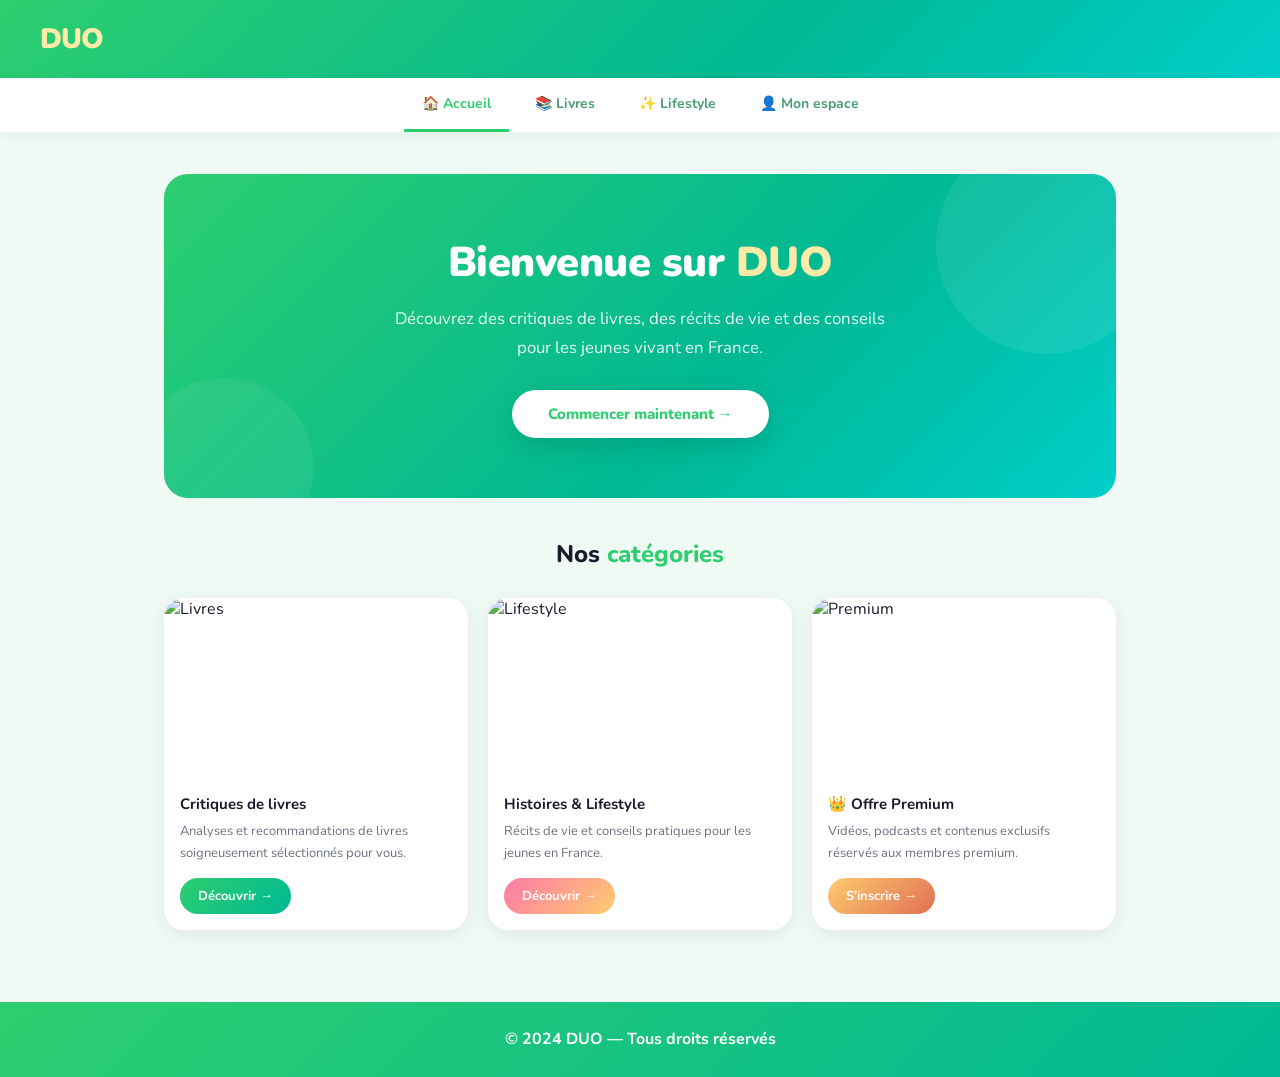
==== index.html @ f05df906 "Initial commit" ====
<!DOCTYPE html>
<html lang="fr">
<head>
    <meta charset="UTF-8">
    <meta name="viewport" content="width=device-width, initial-scale=1.0">
    <link rel="stylesheet" href="css/style.css">
    <title>DUO — Accueil</title>
</head>
<body>
    <header>
        <h1><span>DUO</span></h1>
    </header>

    <nav>
        <a href="index.html">🏠 Accueil</a>
        <a href="pages/books.html">📚 Livres</a>
        <a href="pages/lifestyle.html">✨ Lifestyle</a>
        <a href="pages/register.php">👤 Mon espace</a>
    </nav>

    <main>
        <section class="hero">
            <h1>Bienvenue sur <span>DUO</span></h1>
            <p>Découvrez des critiques de livres, des récits de vie et des conseils pour les jeunes vivant en France.</p>
            <a class="btn-hero" href="pages/books.html">Commencer maintenant →</a>
        </section>

        <div class="section-titre">Nos <span>catégories</span></div>

        <section class="grille-cartes">
            <article class="carte">
                <img src="https://images.unsplash.com/photo-1519681393784-d120267933ba?w=800&q=80" alt="Livres">
                <div class="carte-body">
                    <h3>Critiques de livres</h3>
                    <p>Analyses et recommandations de livres soigneusement sélectionnés pour vous.</p>
                    <a class="lire-plus" href="pages/books.html">Découvrir →</a>
                </div>
            </article>

            <article class="carte">
                <img src="https://images.unsplash.com/photo-1496307042754-b4aa456c4a2d?w=800&q=80" alt="Lifestyle">
                <div class="carte-body">
                    <h3>Histoires &amp; Lifestyle</h3>
                    <p>Récits de vie et conseils pratiques pour les jeunes en France.</p>
                    <a class="lire-plus" href="pages/lifestyle.html" style="background:linear-gradient(135deg,#fd79a8,#fdcb6e)">Découvrir →</a>
                </div>
            </article>

            <article class="carte">
                <img src="https://images.unsplash.com/photo-1502920917128-1aa500764b2f?w=800&q=80" alt="Premium">
                <div class="carte-body">
                    <h3>👑 Offre Premium</h3>
                    <p>Vidéos, podcasts et contenus exclusifs réservés aux membres premium.</p>
                    <a class="lire-plus" href="pages/formulaire.php" style="background:linear-gradient(135deg,#fdcb6e,#e17055)">S'inscrire →</a>
                </div>
            </article>
        </section>
    </main>

    <footer>
        <p style="color:#fff">© 2024 DUO — Tous droits réservés</p>
    </footer>

    <script src="js/script.js"></script>
</body>
</html>
---- css/style.css ----
@import url('https://fonts.googleapis.com/css2?family=Nunito:wght@400;600;700;800;900&display=swap');

/* =============================================
   RESET & BASE
============================================= */
*, *::before, *::after { box-sizing: border-box; margin: 0; padding: 0; }

body {
    font-family: 'Nunito', sans-serif;
    background: #f0faf4;
    color: #1a1a2e;
    min-height: 100vh;
    display: flex;
    flex-direction: column;
    font-size: 16px;
}

/* =============================================
   HEADER
============================================= */
header {
    background: linear-gradient(135deg, #2dce6e 0%, #00b894 60%, #00cec9 100%);
    padding: 20px 40px;
    display: flex;
    align-items: center;
    justify-content: space-between;
    box-shadow: 0 4px 20px rgba(45,206,110,0.25);
}

header h1 {
    font-size: 28px;
    font-weight: 900;
    color: #fff;
    letter-spacing: -1px;
    text-align: left;
}

header h1 span { color: #ffeaa7; }

/* =============================================
   NAV
============================================= */
nav {
    background: #fff;
    padding: 0 40px;
    display: flex;
    align-items: center;
    justify-content: center;
    gap: 8px;
    border-bottom: 2px solid #e8f5ee;
    position: sticky;
    top: 0;
    z-index: 100;
    box-shadow: 0 2px 12px rgba(0,0,0,0.05);
}

nav a {
    color: #4a9e73;
    text-decoration: none;
    font-weight: 700;
    font-size: 14px;
    padding: 16px 18px;
    display: inline-block;
    border-bottom: 3px solid transparent;
    transition: all 0.2s;
}

nav a:hover {
    color: #2dce6e;
    border-bottom-color: #2dce6e;
}

/* =============================================
   MAIN
============================================= */
main {
    flex: 1;
    padding: 40px 24px;
    max-width: 1000px;
    width: 100%;
    margin: 0 auto;
}

/* =============================================
   FOOTER
============================================= */
footer {
    background: linear-gradient(135deg, #2dce6e, #00b894);
    color: #fff;
    text-align: center;
    padding: 24px 40px;
    font-weight: 700;
    font-size: 14px;
    margin-top: auto;
}

/* =============================================
   TYPOGRAPHIE
============================================= */
h1 { font-size: 2rem; font-weight: 900; text-align: center; letter-spacing: -0.5px; }
h2 { font-size: 1.6rem; font-weight: 800; text-align: center; margin-bottom: 12px; }
h3 { font-size: 1.2rem; font-weight: 700; text-align: center; }
p  { font-size: 1rem; line-height: 1.7; text-align: center; color: #4b5563; }

/* =============================================
   HERO SECTION (page d'accueil)
============================================= */
.hero {
    background: linear-gradient(135deg, #2dce6e 0%, #00b894 60%, #00cec9 100%);
    border-radius: 24px;
    padding: 60px 32px;
    text-align: center;
    margin-bottom: 40px;
    position: relative;
    overflow: hidden;
}

.hero::before {
    content: '';
    position: absolute;
    top: -40px; right: -40px;
    width: 220px; height: 220px;
    background: rgba(255,255,255,0.08);
    border-radius: 50%;
}

.hero::after {
    content: '';
    position: absolute;
    bottom: -60px; left: -30px;
    width: 180px; height: 180px;
    background: rgba(255,255,255,0.06);
    border-radius: 50%;
}

.hero h1 { color: #fff; font-size: 2.6rem; margin-bottom: 14px; position: relative; }
.hero h1 span { color: #ffeaa7; }
.hero p { color: rgba(255,255,255,0.9); font-size: 1.05rem; max-width: 500px; margin: 0 auto 28px; position: relative; }

.btn-hero {
    display: inline-block;
    background: #fff;
    color: #2dce6e;
    padding: 14px 36px;
    border-radius: 50px;
    font-weight: 800;
    font-size: 15px;
    text-decoration: none;
    box-shadow: 0 8px 24px rgba(0,0,0,0.12);
    transition: transform 0.2s, box-shadow 0.2s;
    position: relative;
    border: none;
    cursor: pointer;
}

.btn-hero:hover { transform: translateY(-3px); box-shadow: 0 12px 30px rgba(0,0,0,0.18); }

/* =============================================
   GRILLE DE CARTES
============================================= */
.grille-cartes {
    display: grid;
    grid-template-columns: repeat(auto-fit, minmax(240px, 1fr));
    gap: 20px;
    padding: 8px 0 32px;
}

.carte {
    background: #fff;
    border-radius: 20px;
    overflow: hidden;
    box-shadow: 0 4px 20px rgba(0,0,0,0.07);
    display: flex;
    flex-direction: column;
    transition: transform 0.2s, box-shadow 0.2s;
}

.carte:hover {
    transform: translateY(-5px);
    box-shadow: 0 12px 32px rgba(45,206,110,0.18);
}

.carte img {
    width: 100%;
    height: 180px;
    object-fit: cover;
}

.carte-body { padding: 16px; flex: 1; display: flex; flex-direction: column; }
.carte h3 { font-size: 15px; margin-bottom: 6px; text-align: left; }
.carte p  { font-size: 13px; color: #6b7280; text-align: left; margin-bottom: 14px; flex: 1; }

.lire-plus {
    display: inline-block;
    background: linear-gradient(135deg, #2dce6e, #00b894);
    color: #fff;
    padding: 9px 18px;
    border-radius: 50px;
    font-size: 13px;
    font-weight: 700;
    text-decoration: none;
    transition: transform 0.2s;
    align-self: flex-start;
}

.lire-plus:hover { transform: translateY(-2px); }

/* =============================================
   SECTION TITRE
============================================= */
.section-titre {
    text-align: center;
    font-size: 1.5rem;
    font-weight: 800;
    color: #1a1a2e;
    margin: 32px 0 20px;
}

.section-titre span { color: #2dce6e; }

/* =============================================
   FORMULAIRE / PROFIL
============================================= */
.profil {
    background: #fff;
    border-radius: 28px;
    padding: 36px 32px;
    max-width: 420px;
    margin: 20px auto;
    box-shadow: 0 8px 40px rgba(45,206,110,0.12);
}

.profil-logo {
    text-align: center;
    font-size: 32px;
    font-weight: 900;
    color: #2dce6e;
    letter-spacing: -1px;
    margin-bottom: 8px;
}

.profil h2 { font-size: 20px; margin-bottom: 6px; }
.profil .sous-titre { font-size: 13px; color: #9ca3af; margin-bottom: 24px; }

.profil label {
    display: block;
    font-size: 11px;
    font-weight: 700;
    color: #4a9e73;
    text-transform: uppercase;
    letter-spacing: 0.5px;
    margin: 14px 0 6px;
    text-align: left;
}

.profil input,
.profil select {
    width: 100%;
    padding: 12px 16px;
    border: 2px solid #e8f5ee;
    border-radius: 14px;
    font-family: 'Nunito', sans-serif;
    font-size: 14px;
    color: #1a1a2e;
    outline: none;
    background: #f9fffe;
    transition: border-color 0.2s, background 0.2s;
}

.profil input:focus,
.profil select:focus {
    border-color: #2dce6e;
    background: #fff;
}

/* =============================================
   BOUTONS
============================================= */
.btn-principal {
    width: 100%;
    padding: 14px;
    background: linear-gradient(135deg, #2dce6e, #00b894);
    color: #fff;
    border: none;
    border-radius: 16px;
    font-family: 'Nunito', sans-serif;
    font-size: 15px;
    font-weight: 800;
    cursor: pointer;
    margin-top: 16px;
    transition: transform 0.2s, box-shadow 0.2s;
}

.btn-principal:hover {
    transform: translateY(-2px);
    box-shadow: 0 8px 24px rgba(45,206,110,0.35);
}

.btn-premium-offre {
    width: 100%;
    padding: 13px;
    background: linear-gradient(135deg, #fdcb6e, #e17055);
    color: #fff;
    border: none;
    border-radius: 16px;
    font-family: 'Nunito', sans-serif;
    font-size: 14px;
    font-weight: 800;
    cursor: pointer;
    margin-top: 10px;
    transition: transform 0.2s, box-shadow 0.2s;
}

.btn-premium-offre:hover {
    transform: translateY(-2px);
    box-shadow: 0 8px 24px rgba(253,203,110,0.4);
}

.divider {
    text-align: center;
    font-size: 12px;
    color: #9ca3af;
    margin: 16px 0;
}

/* =============================================
   PLAN SELECT (formulaire premium)
============================================= */
.plan-select {
    display: grid;
    grid-template-columns: 1fr 1fr;
    gap: 10px;
    margin-bottom: 20px;
}

.plan-opt {
    padding: 14px;
    border: 2px solid #e8f5ee;
    border-radius: 16px;
    text-align: center;
    cursor: pointer;
    transition: all 0.2s;
}

.plan-opt:hover { border-color: #2dce6e; }
.plan-opt.actif  { border-color: #fdcb6e; background: #fff9f0; }

.plan-opt .plan-nom   { font-weight: 800; font-size: 14px; color: #1a1a2e; }
.plan-opt .plan-prix  { font-size: 12px; color: #9ca3af; margin-top: 2px; }

/* =============================================
   PAGE ARTICLE (book1, book2, lifestyle1, lifestyle2)
============================================= */
.article-header {
    background: linear-gradient(135deg, #6c5ce7, #a29bfe);
    border-radius: 24px;
    padding: 40px 32px;
    text-align: center;
    margin-bottom: 32px;
    color: #fff;
}

.article-header h1 { color: #fff; font-size: 2rem; }
.article-header p  { color: rgba(255,255,255,0.85); font-size: 1rem; margin-top: 8px; }

.article-header.lifestyle {
    background: linear-gradient(135deg, #fd79a8, #fdcb6e);
}

.article-body { max-width: 700px; margin: 0 auto; }
.article-body img {
    width: 100%;
    max-height: 320px;
    object-fit: cover;
    border-radius: 20px;
    margin-bottom: 28px;
}

.article-body h2 { text-align: left; margin-bottom: 12px; color: #1a1a2e; }
.article-body h3 { text-align: left; color: #2dce6e; margin: 24px 0 10px; }
.article-body p  { text-align: left; margin-bottom: 16px; }

.article-body ul {
    list-style: none;
    padding: 0;
    margin-bottom: 20px;
}

.article-body ul li {
    padding: 10px 16px;
    background: #f0faf4;
    border-radius: 12px;
    margin-bottom: 8px;
    font-size: 14px;
    font-weight: 600;
    color: #1a1a2e;
    display: flex;
    align-items: center;
    gap: 10px;
}

.article-body ul li::before { content: '✓'; color: #2dce6e; font-weight: 900; }

.citation {
    background: linear-gradient(135deg, #f0faf4, #e8f5ee);
    border-left: 4px solid #2dce6e;
    border-radius: 0 16px 16px 0;
    padding: 20px 24px;
    margin: 24px 0;
    font-style: italic;
    font-size: 15px;
    color: #374151;
}

/* =============================================
   LIENS RETOUR
============================================= */
.liens-retour {
    display: flex;
    gap: 12px;
    flex-wrap: wrap;
    justify-content: center;
    margin-top: 32px;
    padding-top: 24px;
    border-top: 2px solid #e8f5ee;
}

.lien-retour {
    display: inline-block;
    padding: 10px 22px;
    border: 2px solid #2dce6e;
    color: #2dce6e;
    border-radius: 50px;
    font-weight: 700;
    font-size: 13px;
    text-decoration: none;
    transition: all 0.2s;
}

.lien-retour:hover {
    background: #2dce6e;
    color: #fff;
}

/* =============================================
   MESSAGES ERREUR / SUCCÈS
============================================= */
.msg-succes {
    background: #e8f5ee;
    color: #2dce6e;
    border: 2px solid #2dce6e;
    border-radius: 14px;
    padding: 14px 20px;
    text-align: center;
    font-weight: 700;
    margin-bottom: 16px;
}

.msg-erreur {
    background: #fff0f0;
    color: #e17055;
    border: 2px solid #e17055;
    border-radius: 14px;
    padding: 14px 20px;
    text-align: center;
    font-weight: 700;
    margin-bottom: 16px;
}

/* =============================================
   IMAGES
============================================= */
img { max-width: 100%; height: auto; }

/* =============================================
   RESPONSIVE
============================================= */
@media (max-width: 600px) {
    header { padding: 16px 20px; }
    header h1 { font-size: 22px; }
    nav { padding: 0 10px; gap: 0; }
    nav a { padding: 14px 10px; font-size: 13px; }
    main { padding: 24px 16px; }
    .hero { padding: 40px 20px; }
    .hero h1 { font-size: 1.8rem; }
    .profil { padding: 24px 20px; }
}
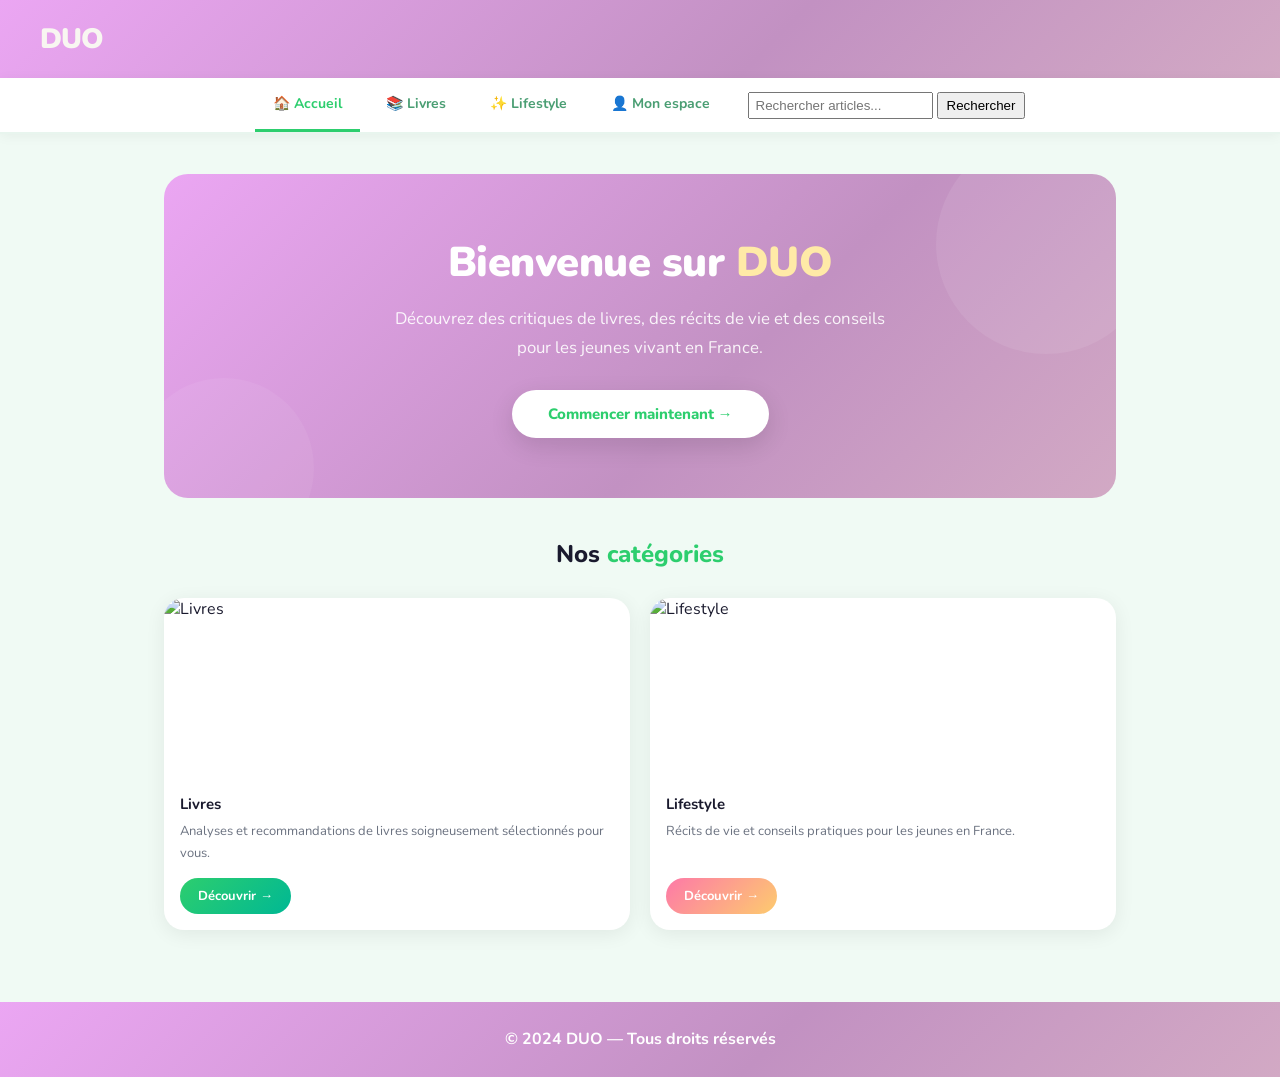
==== commit 30e66f24: "Add files via upload" ====
--- a/index.html
+++ b/index.html
@@ -16,6 +16,10 @@
         <a href="pages/books.html">📚 Livres</a>
         <a href="pages/lifestyle.html">✨ Lifestyle</a>
         <a href="pages/register.php">👤 Mon espace</a>
+        <form method="get" action="pages/posts.php" style="display:inline-block;margin-left:12px">
+            <input type="text" name="q" placeholder="Rechercher articles..." style="padding:4px 6px">
+            <button type="submit" style="padding:4px 8px">Rechercher</button>
+        </form>
     </nav>
 
     <main>
@@ -31,29 +35,22 @@
             <article class="carte">
                 <img src="https://images.unsplash.com/photo-1519681393784-d120267933ba?w=800&q=80" alt="Livres">
                 <div class="carte-body">
-                    <h3>Critiques de livres</h3>
+                    <h3>Livres</h3>
                     <p>Analyses et recommandations de livres soigneusement sélectionnés pour vous.</p>
-                    <a class="lire-plus" href="pages/books.html">Découvrir →</a>
+                    <a class="lire-plus" href="pages/books.php">Découvrir →</a>
                 </div>
             </article>
 
             <article class="carte">
                 <img src="https://images.unsplash.com/photo-1496307042754-b4aa456c4a2d?w=800&q=80" alt="Lifestyle">
                 <div class="carte-body">
-                    <h3>Histoires &amp; Lifestyle</h3>
+                    <h3>Lifestyle</h3>
                     <p>Récits de vie et conseils pratiques pour les jeunes en France.</p>
-                    <a class="lire-plus" href="pages/lifestyle.html" style="background:linear-gradient(135deg,#fd79a8,#fdcb6e)">Découvrir →</a>
+                    <a class="lire-plus" href="pages/lifestyle.php" style="background:linear-gradient(135deg,#fd79a8,#fdcb6e)">Découvrir →</a>
                 </div>
             </article>
 
-            <article class="carte">
-                <img src="https://images.unsplash.com/photo-1502920917128-1aa500764b2f?w=800&q=80" alt="Premium">
-                <div class="carte-body">
-                    <h3>👑 Offre Premium</h3>
-                    <p>Vidéos, podcasts et contenus exclusifs réservés aux membres premium.</p>
-                    <a class="lire-plus" href="pages/formulaire.php" style="background:linear-gradient(135deg,#fdcb6e,#e17055)">S'inscrire →</a>
-                </div>
-            </article>
+            <!-- Premium card removed -->
         </section>
     </main>
 
--- a/css/style.css
+++ b/css/style.css
@@ -1,487 +1,647 @@
-@import url('https://fonts.googleapis.com/css2?family=Nunito:wght@400;600;700;800;900&display=swap');
-
-/* =============================================
-   RESET & BASE
-============================================= */
-*, *::before, *::after { box-sizing: border-box; margin: 0; padding: 0; }
-
-body {
-    font-family: 'Nunito', sans-serif;
-    background: #f0faf4;
-    color: #1a1a2e;
-    min-height: 100vh;
-    display: flex;
-    flex-direction: column;
-    font-size: 16px;
-}
-
-/* =============================================
-   HEADER
-============================================= */
-header {
-    background: linear-gradient(135deg, #2dce6e 0%, #00b894 60%, #00cec9 100%);
-    padding: 20px 40px;
-    display: flex;
-    align-items: center;
-    justify-content: space-between;
-    box-shadow: 0 4px 20px rgba(45,206,110,0.25);
-}
-
-header h1 {
-    font-size: 28px;
-    font-weight: 900;
-    color: #fff;
-    letter-spacing: -1px;
-    text-align: left;
-}
-
-header h1 span { color: #ffeaa7; }
-
-/* =============================================
-   NAV
-============================================= */
-nav {
-    background: #fff;
-    padding: 0 40px;
-    display: flex;
-    align-items: center;
-    justify-content: center;
-    gap: 8px;
-    border-bottom: 2px solid #e8f5ee;
-    position: sticky;
-    top: 0;
-    z-index: 100;
-    box-shadow: 0 2px 12px rgba(0,0,0,0.05);
-}
-
-nav a {
-    color: #4a9e73;
-    text-decoration: none;
-    font-weight: 700;
-    font-size: 14px;
-    padding: 16px 18px;
-    display: inline-block;
-    border-bottom: 3px solid transparent;
-    transition: all 0.2s;
-}
-
-nav a:hover {
-    color: #2dce6e;
-    border-bottom-color: #2dce6e;
-}
-
-/* =============================================
-   MAIN
-============================================= */
-main {
-    flex: 1;
-    padding: 40px 24px;
-    max-width: 1000px;
-    width: 100%;
-    margin: 0 auto;
-}
-
-/* =============================================
-   FOOTER
-============================================= */
-footer {
-    background: linear-gradient(135deg, #2dce6e, #00b894);
-    color: #fff;
-    text-align: center;
-    padding: 24px 40px;
-    font-weight: 700;
-    font-size: 14px;
-    margin-top: auto;
-}
-
-/* =============================================
-   TYPOGRAPHIE
-============================================= */
-h1 { font-size: 2rem; font-weight: 900; text-align: center; letter-spacing: -0.5px; }
-h2 { font-size: 1.6rem; font-weight: 800; text-align: center; margin-bottom: 12px; }
-h3 { font-size: 1.2rem; font-weight: 700; text-align: center; }
-p  { font-size: 1rem; line-height: 1.7; text-align: center; color: #4b5563; }
-
-/* =============================================
-   HERO SECTION (page d'accueil)
-============================================= */
-.hero {
-    background: linear-gradient(135deg, #2dce6e 0%, #00b894 60%, #00cec9 100%);
-    border-radius: 24px;
-    padding: 60px 32px;
-    text-align: center;
-    margin-bottom: 40px;
-    position: relative;
-    overflow: hidden;
-}
-
-.hero::before {
-    content: '';
-    position: absolute;
-    top: -40px; right: -40px;
-    width: 220px; height: 220px;
-    background: rgba(255,255,255,0.08);
-    border-radius: 50%;
-}
-
-.hero::after {
-    content: '';
-    position: absolute;
-    bottom: -60px; left: -30px;
-    width: 180px; height: 180px;
-    background: rgba(255,255,255,0.06);
-    border-radius: 50%;
-}
-
-.hero h1 { color: #fff; font-size: 2.6rem; margin-bottom: 14px; position: relative; }
-.hero h1 span { color: #ffeaa7; }
-.hero p { color: rgba(255,255,255,0.9); font-size: 1.05rem; max-width: 500px; margin: 0 auto 28px; position: relative; }
-
-.btn-hero {
-    display: inline-block;
-    background: #fff;
-    color: #2dce6e;
-    padding: 14px 36px;
-    border-radius: 50px;
-    font-weight: 800;
-    font-size: 15px;
-    text-decoration: none;
-    box-shadow: 0 8px 24px rgba(0,0,0,0.12);
-    transition: transform 0.2s, box-shadow 0.2s;
-    position: relative;
-    border: none;
-    cursor: pointer;
-}
-
-.btn-hero:hover { transform: translateY(-3px); box-shadow: 0 12px 30px rgba(0,0,0,0.18); }
-
-/* =============================================
-   GRILLE DE CARTES
-============================================= */
-.grille-cartes {
-    display: grid;
-    grid-template-columns: repeat(auto-fit, minmax(240px, 1fr));
-    gap: 20px;
-    padding: 8px 0 32px;
-}
-
-.carte {
-    background: #fff;
-    border-radius: 20px;
-    overflow: hidden;
-    box-shadow: 0 4px 20px rgba(0,0,0,0.07);
-    display: flex;
-    flex-direction: column;
-    transition: transform 0.2s, box-shadow 0.2s;
-}
-
-.carte:hover {
-    transform: translateY(-5px);
-    box-shadow: 0 12px 32px rgba(45,206,110,0.18);
-}
-
-.carte img {
-    width: 100%;
-    height: 180px;
-    object-fit: cover;
-}
-
-.carte-body { padding: 16px; flex: 1; display: flex; flex-direction: column; }
-.carte h3 { font-size: 15px; margin-bottom: 6px; text-align: left; }
-.carte p  { font-size: 13px; color: #6b7280; text-align: left; margin-bottom: 14px; flex: 1; }
-
-.lire-plus {
-    display: inline-block;
-    background: linear-gradient(135deg, #2dce6e, #00b894);
-    color: #fff;
-    padding: 9px 18px;
-    border-radius: 50px;
-    font-size: 13px;
-    font-weight: 700;
-    text-decoration: none;
-    transition: transform 0.2s;
-    align-self: flex-start;
-}
-
-.lire-plus:hover { transform: translateY(-2px); }
-
-/* =============================================
-   SECTION TITRE
-============================================= */
-.section-titre {
-    text-align: center;
-    font-size: 1.5rem;
-    font-weight: 800;
-    color: #1a1a2e;
-    margin: 32px 0 20px;
-}
-
-.section-titre span { color: #2dce6e; }
-
-/* =============================================
-   FORMULAIRE / PROFIL
-============================================= */
-.profil {
-    background: #fff;
-    border-radius: 28px;
-    padding: 36px 32px;
-    max-width: 420px;
-    margin: 20px auto;
-    box-shadow: 0 8px 40px rgba(45,206,110,0.12);
-}
-
-.profil-logo {
-    text-align: center;
-    font-size: 32px;
-    font-weight: 900;
-    color: #2dce6e;
-    letter-spacing: -1px;
-    margin-bottom: 8px;
-}
-
-.profil h2 { font-size: 20px; margin-bottom: 6px; }
-.profil .sous-titre { font-size: 13px; color: #9ca3af; margin-bottom: 24px; }
-
-.profil label {
-    display: block;
-    font-size: 11px;
-    font-weight: 700;
-    color: #4a9e73;
-    text-transform: uppercase;
-    letter-spacing: 0.5px;
-    margin: 14px 0 6px;
-    text-align: left;
-}
-
-.profil input,
-.profil select {
-    width: 100%;
-    padding: 12px 16px;
-    border: 2px solid #e8f5ee;
-    border-radius: 14px;
-    font-family: 'Nunito', sans-serif;
-    font-size: 14px;
-    color: #1a1a2e;
-    outline: none;
-    background: #f9fffe;
-    transition: border-color 0.2s, background 0.2s;
-}
-
-.profil input:focus,
-.profil select:focus {
-    border-color: #2dce6e;
-    background: #fff;
-}
-
-/* =============================================
-   BOUTONS
-============================================= */
-.btn-principal {
-    width: 100%;
-    padding: 14px;
-    background: linear-gradient(135deg, #2dce6e, #00b894);
-    color: #fff;
-    border: none;
-    border-radius: 16px;
-    font-family: 'Nunito', sans-serif;
-    font-size: 15px;
-    font-weight: 800;
-    cursor: pointer;
-    margin-top: 16px;
-    transition: transform 0.2s, box-shadow 0.2s;
-}
-
-.btn-principal:hover {
-    transform: translateY(-2px);
-    box-shadow: 0 8px 24px rgba(45,206,110,0.35);
-}
-
-.btn-premium-offre {
-    width: 100%;
-    padding: 13px;
-    background: linear-gradient(135deg, #fdcb6e, #e17055);
-    color: #fff;
-    border: none;
-    border-radius: 16px;
-    font-family: 'Nunito', sans-serif;
-    font-size: 14px;
-    font-weight: 800;
-    cursor: pointer;
-    margin-top: 10px;
-    transition: transform 0.2s, box-shadow 0.2s;
-}
-
-.btn-premium-offre:hover {
-    transform: translateY(-2px);
-    box-shadow: 0 8px 24px rgba(253,203,110,0.4);
-}
-
-.divider {
-    text-align: center;
-    font-size: 12px;
-    color: #9ca3af;
-    margin: 16px 0;
-}
-
-/* =============================================
-   PLAN SELECT (formulaire premium)
-============================================= */
-.plan-select {
-    display: grid;
-    grid-template-columns: 1fr 1fr;
-    gap: 10px;
-    margin-bottom: 20px;
-}
-
-.plan-opt {
-    padding: 14px;
-    border: 2px solid #e8f5ee;
-    border-radius: 16px;
-    text-align: center;
-    cursor: pointer;
-    transition: all 0.2s;
-}
-
-.plan-opt:hover { border-color: #2dce6e; }
-.plan-opt.actif  { border-color: #fdcb6e; background: #fff9f0; }
-
-.plan-opt .plan-nom   { font-weight: 800; font-size: 14px; color: #1a1a2e; }
-.plan-opt .plan-prix  { font-size: 12px; color: #9ca3af; margin-top: 2px; }
-
-/* =============================================
-   PAGE ARTICLE (book1, book2, lifestyle1, lifestyle2)
-============================================= */
-.article-header {
-    background: linear-gradient(135deg, #6c5ce7, #a29bfe);
-    border-radius: 24px;
-    padding: 40px 32px;
-    text-align: center;
-    margin-bottom: 32px;
-    color: #fff;
-}
-
-.article-header h1 { color: #fff; font-size: 2rem; }
-.article-header p  { color: rgba(255,255,255,0.85); font-size: 1rem; margin-top: 8px; }
-
-.article-header.lifestyle {
-    background: linear-gradient(135deg, #fd79a8, #fdcb6e);
-}
-
-.article-body { max-width: 700px; margin: 0 auto; }
-.article-body img {
-    width: 100%;
-    max-height: 320px;
-    object-fit: cover;
-    border-radius: 20px;
-    margin-bottom: 28px;
-}
-
-.article-body h2 { text-align: left; margin-bottom: 12px; color: #1a1a2e; }
-.article-body h3 { text-align: left; color: #2dce6e; margin: 24px 0 10px; }
-.article-body p  { text-align: left; margin-bottom: 16px; }
-
-.article-body ul {
-    list-style: none;
-    padding: 0;
-    margin-bottom: 20px;
-}
-
-.article-body ul li {
-    padding: 10px 16px;
-    background: #f0faf4;
-    border-radius: 12px;
-    margin-bottom: 8px;
-    font-size: 14px;
-    font-weight: 600;
-    color: #1a1a2e;
-    display: flex;
-    align-items: center;
-    gap: 10px;
-}
-
-.article-body ul li::before { content: '✓'; color: #2dce6e; font-weight: 900; }
-
-.citation {
-    background: linear-gradient(135deg, #f0faf4, #e8f5ee);
-    border-left: 4px solid #2dce6e;
-    border-radius: 0 16px 16px 0;
-    padding: 20px 24px;
-    margin: 24px 0;
-    font-style: italic;
-    font-size: 15px;
-    color: #374151;
-}
-
-/* =============================================
-   LIENS RETOUR
-============================================= */
-.liens-retour {
-    display: flex;
-    gap: 12px;
-    flex-wrap: wrap;
-    justify-content: center;
-    margin-top: 32px;
-    padding-top: 24px;
-    border-top: 2px solid #e8f5ee;
-}
-
-.lien-retour {
-    display: inline-block;
-    padding: 10px 22px;
-    border: 2px solid #2dce6e;
-    color: #2dce6e;
-    border-radius: 50px;
-    font-weight: 700;
-    font-size: 13px;
-    text-decoration: none;
-    transition: all 0.2s;
-}
-
-.lien-retour:hover {
-    background: #2dce6e;
-    color: #fff;
-}
-
-/* =============================================
-   MESSAGES ERREUR / SUCCÈS
-============================================= */
-.msg-succes {
-    background: #e8f5ee;
-    color: #2dce6e;
-    border: 2px solid #2dce6e;
-    border-radius: 14px;
-    padding: 14px 20px;
-    text-align: center;
-    font-weight: 700;
-    margin-bottom: 16px;
-}
-
-.msg-erreur {
-    background: #fff0f0;
-    color: #e17055;
-    border: 2px solid #e17055;
-    border-radius: 14px;
-    padding: 14px 20px;
-    text-align: center;
-    font-weight: 700;
-    margin-bottom: 16px;
-}
-
-/* =============================================
-   IMAGES
-============================================= */
-img { max-width: 100%; height: auto; }
-
-/* =============================================
-   RESPONSIVE
-============================================= */
-@media (max-width: 600px) {
-    header { padding: 16px 20px; }
-    header h1 { font-size: 22px; }
-    nav { padding: 0 10px; gap: 0; }
-    nav a { padding: 14px 10px; font-size: 13px; }
-    main { padding: 24px 16px; }
-    .hero { padding: 40px 20px; }
-    .hero h1 { font-size: 1.8rem; }
-    .profil { padding: 24px 20px; }
-}
+@import url('https://fonts.googleapis.com/css2?family=Nunito:wght@400;600;700;800;900&display=swap');
+
+/* =============================================
+   RESET & BASE
+============================================= */
+*,
+*::before,
+*::after {
+    box-sizing: border-box;
+    margin: 0;
+    padding: 0;
+}
+
+body {
+    font-family: 'Nunito', sans-serif;
+    background: #f0faf4;
+    color: #1a1a2e;
+    min-height: 100vh;
+    display: flex;
+    flex-direction: column;
+    font-size: 16px;
+}
+
+/* =============================================
+   HEADER
+============================================= */
+header {
+    background: linear-gradient(135deg, #eba6f3 0%, #c291c2 60%, #d2a9c4 100%);
+    padding: 20px 40px;
+    display: flex;
+    align-items: center;
+    justify-content: space-between;
+    box-shadow: 0 4px 20px rgba(45, 206, 110, 0.25);
+}
+
+header h1 {
+    font-size: 28px;
+    font-weight: 900;
+    color: #f0eded;
+    letter-spacing: -1px;
+    text-align: left;
+}
+
+header h1 span {
+    color: #f8f6f1;
+}
+
+/* =============================================
+   NAV
+============================================= */
+nav {
+    background: #fff;
+    padding: 0 40px;
+    display: flex;
+    align-items: center;
+    justify-content: center;
+    gap: 8px;
+    border-bottom: 2px solid #e8f5ee;
+    position: sticky;
+    top: 0;
+    z-index: 100;
+    box-shadow: 0 2px 12px rgba(0, 0, 0, 0.05);
+}
+
+nav a {
+    color: #4a9e73;
+    text-decoration: none;
+    font-weight: 700;
+    font-size: 14px;
+    padding: 16px 18px;
+    display: inline-block;
+    border-bottom: 3px solid transparent;
+    transition: all 0.2s;
+}
+
+nav a:hover {
+    color: #2dce6e;
+    border-bottom-color: #2dce6e;
+}
+
+/* =============================================
+   MAIN
+============================================= */
+main {
+    flex: 1;
+    padding: 40px 24px;
+    max-width: 1000px;
+    width: 100%;
+    margin: 0 auto;
+}
+
+/* =============================================
+   FOOTER
+============================================= */
+footer {
+    background: linear-gradient(135deg, #eba6f3 0%, #c291c2 60%, #d2a9c4 100%);
+    color: #fff;
+    text-align: center;
+    padding: 24px 40px;
+    font-weight: 700;
+    font-size: 14px;
+    margin-top: auto;
+}
+
+/* =============================================
+   TYPOGRAPHIE
+============================================= */
+h1 {
+    font-size: 2rem;
+    font-weight: 900;
+    text-align: center;
+    letter-spacing: -0.5px;
+}
+
+h2 {
+    font-size: 1.6rem;
+    font-weight: 800;
+    text-align: center;
+    margin-bottom: 12px;
+}
+
+h3 {
+    font-size: 1.2rem;
+    font-weight: 700;
+    text-align: center;
+}
+
+p {
+    font-size: 1rem;
+    line-height: 1.7;
+    text-align: center;
+    color: #4b5563;
+}
+
+/* =============================================
+   HERO SECTION (page d'accueil)
+============================================= */
+.hero {
+    background: linear-gradient(135deg, #eba6f3 0%, #c291c2 60%, #d2a9c4 100%);
+    border-radius: 24px;
+    padding: 60px 32px;
+    text-align: center;
+    margin-bottom: 40px;
+    position: relative;
+    overflow: hidden;
+}
+
+.hero::before {
+    content: '';
+    position: absolute;
+    top: -40px;
+    right: -40px;
+    width: 220px;
+    height: 220px;
+    background: rgba(255, 255, 255, 0.08);
+    border-radius: 50%;
+}
+
+.hero::after {
+    content: '';
+    position: absolute;
+    bottom: -60px;
+    left: -30px;
+    width: 180px;
+    height: 180px;
+    background: rgba(255, 255, 255, 0.06);
+    border-radius: 50%;
+}
+
+.hero h1 {
+    color: #fff;
+    font-size: 2.6rem;
+    margin-bottom: 14px;
+    position: relative;
+}
+
+.hero h1 span {
+    color: #ffeaa7;
+}
+
+.hero p {
+    color: rgba(255, 255, 255, 0.9);
+    font-size: 1.05rem;
+    max-width: 500px;
+    margin: 0 auto 28px;
+    position: relative;
+}
+
+.btn-hero {
+    display: inline-block;
+    background: #fff;
+    color: #2dce6e;
+    padding: 14px 36px;
+    border-radius: 50px;
+    font-weight: 800;
+    font-size: 15px;
+    text-decoration: none;
+    box-shadow: 0 8px 24px rgba(0, 0, 0, 0.12);
+    transition: transform 0.2s, box-shadow 0.2s;
+    position: relative;
+    border: none;
+    cursor: pointer;
+}
+
+.btn-hero:hover {
+    transform: translateY(-3px);
+    box-shadow: 0 12px 30px rgba(0, 0, 0, 0.18);
+}
+
+/* =============================================
+   GRILLE DE CARTES
+============================================= */
+.grille-cartes {
+    display: grid;
+    grid-template-columns: repeat(auto-fit, minmax(240px, 1fr));
+    gap: 20px;
+    padding: 8px 0 32px;
+}
+
+.carte {
+    background: #fff;
+    border-radius: 20px;
+    overflow: hidden;
+    box-shadow: 0 4px 20px rgba(0, 0, 0, 0.07);
+    display: flex;
+    flex-direction: column;
+    transition: transform 0.2s, box-shadow 0.2s;
+}
+
+.carte:hover {
+    transform: translateY(-5px);
+    box-shadow: 0 12px 32px rgba(45, 206, 110, 0.18);
+}
+
+.carte img {
+    width: 100%;
+    height: 180px;
+    object-fit: cover;
+}
+
+.carte-body {
+    padding: 16px;
+    flex: 1;
+    display: flex;
+    flex-direction: column;
+}
+
+.carte h3 {
+    font-size: 15px;
+    margin-bottom: 6px;
+    text-align: left;
+}
+
+.carte p {
+    font-size: 13px;
+    color: #6b7280;
+    text-align: left;
+    margin-bottom: 14px;
+    flex: 1;
+}
+
+.lire-plus {
+    display: inline-block;
+    background: linear-gradient(135deg, #2dce6e, #00b894);
+    color: #fff;
+    padding: 9px 18px;
+    border-radius: 50px;
+    font-size: 13px;
+    font-weight: 700;
+    text-decoration: none;
+    transition: transform 0.2s;
+    align-self: flex-start;
+}
+
+.lire-plus:hover {
+    transform: translateY(-2px);
+}
+
+/* =============================================
+   SECTION TITRE
+============================================= */
+.section-titre {
+    text-align: center;
+    font-size: 1.5rem;
+    font-weight: 800;
+    color: #1a1a2e;
+    margin: 32px 0 20px;
+}
+
+.section-titre span {
+    color: #2dce6e;
+}
+
+/* =============================================
+   FORMULAIRE / PROFIL
+============================================= */
+.profil {
+    background: #fff;
+    border-radius: 28px;
+    padding: 36px 32px;
+    max-width: 420px;
+    margin: 20px auto;
+    box-shadow: 0 8px 40px rgba(45, 206, 110, 0.12);
+}
+
+.profil-logo {
+    text-align: center;
+    font-size: 32px;
+    font-weight: 900;
+    color: #2dce6e;
+    letter-spacing: -1px;
+    margin-bottom: 8px;
+}
+
+.profil h2 {
+    font-size: 20px;
+    margin-bottom: 6px;
+}
+
+.profil .sous-titre {
+    font-size: 13px;
+    color: #9ca3af;
+    margin-bottom: 24px;
+}
+
+.profil label {
+    display: block;
+    font-size: 11px;
+    font-weight: 700;
+    color: #4a9e73;
+    text-transform: uppercase;
+    letter-spacing: 0.5px;
+    margin: 14px 0 6px;
+    text-align: left;
+}
+
+.profil input,
+.profil select {
+    width: 100%;
+    padding: 12px 16px;
+    border: 2px solid #e8f5ee;
+    border-radius: 14px;
+    font-family: 'Nunito', sans-serif;
+    font-size: 14px;
+    color: #1a1a2e;
+    outline: none;
+    background: #f9fffe;
+    transition: border-color 0.2s, background 0.2s;
+}
+
+.profil input:focus,
+.profil select:focus {
+    border-color: #2dce6e;
+    background: #fff;
+}
+
+/* =============================================
+   BOUTONS
+============================================= */
+.btn-principal {
+    width: 100%;
+    padding: 14px;
+    background: linear-gradient(135deg, #2dce6e, #00b894);
+    color: #fff;
+    border: none;
+    border-radius: 16px;
+    font-family: 'Nunito', sans-serif;
+    font-size: 15px;
+    font-weight: 800;
+    cursor: pointer;
+    margin-top: 16px;
+    transition: transform 0.2s, box-shadow 0.2s;
+}
+
+.btn-principal:hover {
+    transform: translateY(-2px);
+    box-shadow: 0 8px 24px rgba(45, 206, 110, 0.35);
+}
+
+<<<<<<< HEAD
+=======
+.btn-premium-offre {
+    width: 100%;
+    padding: 13px;
+    background: linear-gradient(135deg, #fdcb6e, #e17055);
+    color: #fff;
+    border: none;
+    border-radius: 16px;
+    font-family: 'Nunito', sans-serif;
+    font-size: 14px;
+    font-weight: 800;
+    cursor: pointer;
+    margin-top: 10px;
+    transition: transform 0.2s, box-shadow 0.2s;
+}
+
+.btn-premium-offre:hover {
+    transform: translateY(-2px);
+    box-shadow: 0 8px 24px rgba(253, 203, 110, 0.4);
+}
+>>>>>>> cbd4f5591c92ddf67ba161462280584bef4d1d07
+
+.divider {
+    text-align: center;
+    font-size: 12px;
+    color: #9ca3af;
+    margin: 16px 0;
+}
+
+<<<<<<< HEAD
+/* Premium styles removed */
+=======
+/* =============================================
+   PLAN SELECT (formulaire premium)
+============================================= */
+.plan-select {
+    display: grid;
+    grid-template-columns: 1fr 1fr;
+    gap: 10px;
+    margin-bottom: 20px;
+}
+
+.plan-opt {
+    padding: 14px;
+    border: 2px solid #e8f5ee;
+    border-radius: 16px;
+    text-align: center;
+    cursor: pointer;
+    transition: all 0.2s;
+}
+
+.plan-opt:hover {
+    border-color: #2dce6e;
+}
+
+.plan-opt.actif {
+    border-color: #fdcb6e;
+    background: #fff9f0;
+}
+
+.plan-opt .plan-nom {
+    font-weight: 800;
+    font-size: 14px;
+    color: #1a1a2e;
+}
+
+.plan-opt .plan-prix {
+    font-size: 12px;
+    color: #9ca3af;
+    margin-top: 2px;
+}
+>>>>>>> cbd4f5591c92ddf67ba161462280584bef4d1d07
+
+/* =============================================
+   PAGE ARTICLE (book1, book2, lifestyle1, lifestyle2)
+============================================= */
+.article-header {
+    background: linear-gradient(135deg, #6c5ce7, #a29bfe);
+    border-radius: 24px;
+    padding: 40px 32px;
+    text-align: center;
+    margin-bottom: 32px;
+    color: #fff;
+}
+
+.article-header h1 {
+    color: #fff;
+    font-size: 2rem;
+}
+
+.article-header p {
+    color: rgba(255, 255, 255, 0.85);
+    font-size: 1rem;
+    margin-top: 8px;
+}
+
+.article-header.lifestyle {
+    background: linear-gradient(135deg, #fd79a8, #fdcb6e);
+}
+
+.article-body {
+    max-width: 700px;
+    margin: 0 auto;
+}
+
+.article-body img {
+    width: 100%;
+    max-height: 320px;
+    object-fit: cover;
+    border-radius: 20px;
+    margin-bottom: 28px;
+}
+
+.article-body h2 {
+    text-align: left;
+    margin-bottom: 12px;
+    color: #1a1a2e;
+}
+
+.article-body h3 {
+    text-align: left;
+    color: #2dce6e;
+    margin: 24px 0 10px;
+}
+
+.article-body p {
+    text-align: left;
+    margin-bottom: 16px;
+}
+
+.article-body ul {
+    list-style: none;
+    padding: 0;
+    margin-bottom: 20px;
+}
+
+.article-body ul li {
+    padding: 10px 16px;
+    background: #f0faf4;
+    border-radius: 12px;
+    margin-bottom: 8px;
+    font-size: 14px;
+    font-weight: 600;
+    color: #1a1a2e;
+    display: flex;
+    align-items: center;
+    gap: 10px;
+}
+
+.article-body ul li::before {
+    content: '✓';
+    color: #2dce6e;
+    font-weight: 900;
+}
+
+.citation {
+    background: linear-gradient(135deg, #f0faf4, #e8f5ee);
+    border-left: 4px solid #2dce6e;
+    border-radius: 0 16px 16px 0;
+    padding: 20px 24px;
+    margin: 24px 0;
+    font-style: italic;
+    font-size: 15px;
+    color: #374151;
+}
+
+/* =============================================
+   LIENS RETOUR
+============================================= */
+.liens-retour {
+    display: flex;
+    gap: 12px;
+    flex-wrap: wrap;
+    justify-content: center;
+    margin-top: 32px;
+    padding-top: 24px;
+    border-top: 2px solid #e8f5ee;
+}
+
+.lien-retour {
+    display: inline-block;
+    padding: 10px 22px;
+    border: 2px solid #2dce6e;
+    color: #2dce6e;
+    border-radius: 50px;
+    font-weight: 700;
+    font-size: 13px;
+    text-decoration: none;
+    transition: all 0.2s;
+}
+
+.lien-retour:hover {
+    background: #2dce6e;
+    color: #fff;
+}
+
+/* =============================================
+   MESSAGES ERREUR / SUCCÈS
+============================================= */
+.msg-succes {
+    background: #e8f5ee;
+    color: #2dce6e;
+    border: 2px solid #2dce6e;
+    border-radius: 14px;
+    padding: 14px 20px;
+    text-align: center;
+    font-weight: 700;
+    margin-bottom: 16px;
+}
+
+.msg-erreur {
+    background: #fff0f0;
+    color: #e17055;
+    border: 2px solid #e17055;
+    border-radius: 14px;
+    padding: 14px 20px;
+    text-align: center;
+    font-weight: 700;
+    margin-bottom: 16px;
+}
+
+/* =============================================
+   IMAGES
+============================================= */
+img {
+    max-width: 100%;
+    height: auto;
+}
+
+/* =============================================
+   RESPONSIVE
+============================================= */
+@media (max-width: 600px) {
+    header {
+        padding: 16px 20px;
+    }
+
+    header h1 {
+        font-size: 22px;
+    }
+
+    nav {
+        padding: 0 10px;
+        gap: 0;
+    }
+
+    nav a {
+        padding: 14px 10px;
+        font-size: 13px;
+    }
+
+    main {
+        padding: 24px 16px;
+    }
+
+    .hero {
+        padding: 40px 20px;
+    }
+
+    .hero h1 {
+        font-size: 1.8rem;
+    }
+
+    .profil {
+        padding: 24px 20px;
+    }
+}
